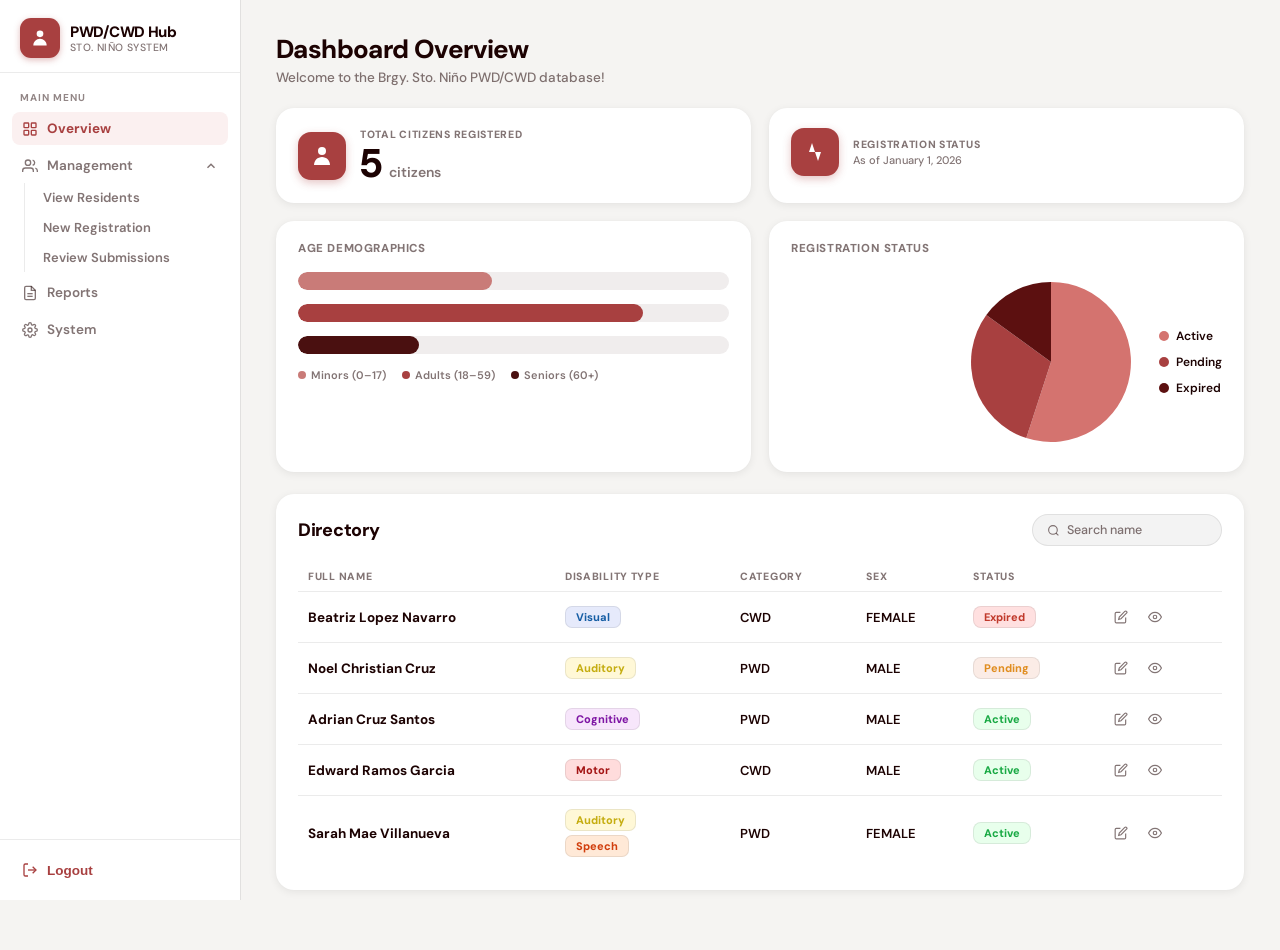
==== dashboard.html @ 8b67ae7a "initial commit" ====
<!DOCTYPE html>
<html lang="en">
<head>
<meta charset="UTF-8">
<meta name="viewport" content="width=device-width, initial-scale=1.0">
<title>PWD/CWD Hub – Dashboard</title>
<link href="https://fonts.googleapis.com/css2?family=DM+Sans:ital,opsz,wght@0,9..40,300;0,9..40,400;0,9..40,500;0,9..40,600;0,9..40,700;0,9..40,800;1,9..40,400&display=swap" rel="stylesheet">
<link rel="stylesheet" href="css/dashboard.css" />
</head>
<body>

<!-- ── SIDEBAR ── -->
<aside class="sidebar">
  <div class="sidebar-brand">
    <div class="brand-icon">
      <svg viewBox="0 0 24 24" xmlns="http://www.w3.org/2000/svg"><circle cx="12" cy="7" r="4"/><path d="M4 21c0-4.418 3.582-8 8-8s8 3.582 8 8"/></svg>
    </div>
    <div class="brand-text">
      <span class="brand-name">PWD/CWD Hub</span>
      <span class="brand-sub">Sto. Niño System</span>
    </div>
  </div>

  <nav class="sidebar-nav">
    <div class="nav-section-label">Main Menu</div>

    <div class="nav-group">
      <a class="nav-item active" href="#">
        <svg viewBox="0 0 24 24"><rect x="3" y="3" width="7" height="7" rx="1"/><rect x="14" y="3" width="7" height="7" rx="1"/><rect x="3" y="14" width="7" height="7" rx="1"/><rect x="14" y="14" width="7" height="7" rx="1"/></svg>
        Overview
      </a>
    </div>

    <div class="nav-group">
      <a class="nav-item open" href="#" onclick="toggleMenu(event,'mgmt-sub')">
        <svg viewBox="0 0 24 24"><path d="M17 21v-2a4 4 0 0 0-4-4H5a4 4 0 0 0-4 4v2"/><circle cx="9" cy="7" r="4"/><path d="M23 21v-2a4 4 0 0 0-3-3.87"/><path d="M16 3.13a4 4 0 0 1 0 7.75"/></svg>
        Management
        <svg class="chevron" viewBox="0 0 24 24"><polyline points="6 9 12 15 18 9"/></svg>
      </a>
      <div class="nav-sub open" id="mgmt-sub">
        <a class="nav-sub-item" href="#">View Residents</a>
        <a class="nav-sub-item" href="registration.html">New Registration</a>
        <a class="nav-sub-item" href="#">Review Submissions</a>
      </div>
    </div>

    <div class="nav-group">
      <a class="nav-item" href="#">
        <svg viewBox="0 0 24 24"><path d="M14 2H6a2 2 0 0 0-2 2v16a2 2 0 0 0 2 2h12a2 2 0 0 0 2-2V8z"/><polyline points="14 2 14 8 20 8"/><line x1="16" y1="13" x2="8" y2="13"/><line x1="16" y1="17" x2="8" y2="17"/></svg>
        Reports
      </a>
    </div>

    <div class="nav-group">
      <a class="nav-item" href="#">
        <svg viewBox="0 0 24 24"><circle cx="12" cy="12" r="3"/><path d="M19.4 15a1.65 1.65 0 0 0 .33 1.82l.06.06a2 2 0 0 1-2.83 2.83l-.06-.06a1.65 1.65 0 0 0-1.82-.33 1.65 1.65 0 0 0-1 1.51V21a2 2 0 0 1-4 0v-.09A1.65 1.65 0 0 0 9 19.4a1.65 1.65 0 0 0-1.82.33l-.06.06a2 2 0 0 1-2.83-2.83l.06-.06A1.65 1.65 0 0 0 4.68 15a1.65 1.65 0 0 0-1.51-1H3a2 2 0 0 1 0-4h.09A1.65 1.65 0 0 0 4.6 9a1.65 1.65 0 0 0-.33-1.82l-.06-.06a2 2 0 0 1 2.83-2.83l.06.06A1.65 1.65 0 0 0 9 4.68a1.65 1.65 0 0 0 1-1.51V3a2 2 0 0 1 4 0v.09a1.65 1.65 0 0 0 1 1.51 1.65 1.65 0 0 0 1.82-.33l.06-.06a2 2 0 0 1 2.83 2.83l-.06.06A1.65 1.65 0 0 0 19.4 9a1.65 1.65 0 0 0 1.51 1H21a2 2 0 0 1 0 4h-.09a1.65 1.65 0 0 0-1.51 1z"/></svg>
        System
      </a>
    </div>
  </nav>

  <div class="sidebar-footer">
    <button class="logout-btn">
      <svg viewBox="0 0 24 24"><path d="M9 21H5a2 2 0 0 1-2-2V5a2 2 0 0 1 2-2h4"/><polyline points="16 17 21 12 16 7"/><line x1="21" y1="12" x2="9" y2="12"/></svg>
      Logout
    </button>
  </div>
</aside>

<!-- ── MAIN ── -->
<div class="main">
  <h1 class="page-title">Dashboard Overview</h1>
  <p class="page-sub">Welcome to the Brgy. Sto. Niño PWD/CWD database!</p>

  <!-- Top stat cards -->
  <div class="top-row">
    <div class="stat-card">
      <div class="stat-header">
        <div class="stat-icon">
          <svg viewBox="0 0 24 24"><circle cx="12" cy="7" r="4"/><path d="M4 21c0-4.418 3.582-8 8-8s8 3.582 8 8"/></svg>
        </div>
        <div>
          <div class="stat-label">Total Citizens Registered</div>
          <div>
            <span class="stat-number">5</span>
            <span class="stat-unit">citizens</span>
          </div>
        </div>
      </div>
    </div>

    <div class="stat-card">
      <div class="stat-header">
        <div class="stat-icon">
          <svg viewBox="0 0 24 24"><path d="M22 12h-4l-3 9L9 3l-3 9H2"/></svg>
        </div>
        <div>
          <div class="stat-label">Registration Status</div>
          <div style="font-size:11px;font-weight:500;color:var(--text-muted);margin-top:2px;">As of January 1, 2026</div>
        </div>
      </div>
    </div>
  </div>

  <!-- Charts row -->
  <div class="chart-row">
    <!-- Age Demographics Bar Chart -->
    <div class="chart-card">
      <div class="chart-title">Age Demographics</div>
      <div class="bar-chart">
        <!-- Minors (0-17): medium length, light salmon-red -->
        <div class="bar-row">
          <div class="bar-track">
            <div class="bar-fill" style="width:45%;background:#C97B78;"></div>
          </div>
        </div>
        <!-- Adults (18-59): longest bar, medium dark red -->
        <div class="bar-row">
          <div class="bar-track">
            <div class="bar-fill" style="width:80%;background:#A84040;"></div>
          </div>
        </div>
        <!-- Seniors (60+): shortest bar, very dark maroon -->
        <div class="bar-row">
          <div class="bar-track">
            <div class="bar-fill" style="width:28%;background:#4A1010;"></div>
          </div>
        </div>
      </div>
      <div class="bar-legend">
        <div class="legend-item"><div class="legend-dot" style="background:#C97B78;"></div> Minors (0–17)</div>
        <div class="legend-item"><div class="legend-dot" style="background:#A84040;"></div> Adults (18–59)</div>
        <div class="legend-item"><div class="legend-dot" style="background:#4A1010;"></div> Seniors (60+)</div>
      </div>
    </div>

    <!-- Registration Status Pie Chart -->
    <div class="chart-card">
      <div class="chart-title">Registration Status</div>
      <div class="pie-wrap">
        <!--
          From screenshot: solid pie (no donut), right side of card
          Active (light pinkish-red) ~55% = 198deg  → largest slice, top-right area
          Pending (medium red)       ~30% = 108deg  → bottom-left area
          Expired (dark red)         ~15% = 54deg   → top-left small slice

          Using canvas-style path math (cx=90, cy=90, r=80):
          Start at top (90,10) going clockwise.
          Active:  0deg → 198deg
          Pending: 198deg → 306deg
          Expired: 306deg → 360deg

          Convert to radians and compute x,y:
          0°    → (90, 10)         = top
          198°  → 198-90=108° from east → x=90+80cos(108°)=90+80(-0.309)=65.3, y=90-80sin(108°)=90-80(0.951)=13.9  ... but easier to use deg directly

          Let me compute svg arc points properly:
          angle in standard svg (0=right, clockwise):
          We measure from top (−90°) going clockwise.

          Active slice: from -90° to (-90+198)=108°
            start: (90+80*cos(-90°), 90+80*sin(-90°)) = (90, 10)
            end:   (90+80*cos(108°), 90+80*sin(108°)) = (90+80*(-0.309), 90+80*(0.951)) = (65.3, 166.1)
            large-arc: 1 (>180°)

          Pending slice: from 108° to (108+108)=216°
            start: (65.3, 166.1)
            end:   (90+80*cos(216°), 90+80*sin(216°)) = (90+80*(-0.809), 90+80*(-0.588)) = (25.3, 42.96)
            large-arc: 0

          Expired slice: from 216° to (216+54)=270°  (=−90°, back to top)
            start: (25.3, 42.96)
            end:   (90, 10)
            large-arc: 0
        -->
        <svg width="180" height="180" viewBox="0 0 180 180">
          <!-- Active ~55%: light salmon-red, largest slice -->
          <path class="pie-slice" d="M90,90 L90,10 A80,80 0 1,1 65.3,166.1 Z" fill="#D4736F"/>
          <!-- Pending ~30%: medium dark red -->
          <path class="pie-slice" d="M90,90 L65.3,166.1 A80,80 0 0,1 25.3,43.0 Z" fill="#A84040"/>
          <!-- Expired ~15%: darkest red, small slice top-left -->
          <path class="pie-slice" d="M90,90 L25.3,43.0 A80,80 0 0,1 90,10 Z" fill="#5C1010"/>
        </svg>
        <div class="pie-legend">
          <div class="pie-legend-item"><div class="pie-dot" style="background:#D4736F;"></div> Active</div>
          <div class="pie-legend-item"><div class="pie-dot" style="background:#A84040;"></div> Pending</div>
          <div class="pie-legend-item"><div class="pie-dot" style="background:#5C1010;"></div> Expired</div>
        </div>
      </div>
    </div>
  </div>

  <!-- Directory Table -->
  <div class="dir-card">
    <div class="dir-header">
      <div class="dir-title">Directory</div>
      <div class="search-wrap">
        <svg viewBox="0 0 24 24"><circle cx="11" cy="11" r="8"/><line x1="21" y1="21" x2="16.65" y2="16.65"/></svg>
        <input type="text" placeholder="Search name">
      </div>
    </div>

    <table>
      <thead>
        <tr>
          <th>Full Name</th>
          <th>Disability Type</th>
          <th>Category</th>
          <th>Sex</th>
          <th>Status</th>
          <th></th>
        </tr>
      </thead>
      <tbody>
        <tr>
          <td class="td-name">Beatriz Lopez Navarro</td>
          <td><span class="badge badge-visual">Visual</span></td>
          <td>CWD</td>
          <td>FEMALE</td>
          <td><span class="status status-expired">Expired</span></td>
          <td>
            <div class="actions">
              <button class="action-btn" title="Edit">
                <svg viewBox="0 0 24 24"><path d="M11 4H4a2 2 0 0 0-2 2v14a2 2 0 0 0 2 2h14a2 2 0 0 0 2-2v-7"/><path d="M18.5 2.5a2.121 2.121 0 0 1 3 3L12 15l-4 1 1-4 9.5-9.5z"/></svg>
              </button>
              <button class="action-btn" title="View">
                <svg viewBox="0 0 24 24"><path d="M1 12s4-8 11-8 11 8 11 8-4 8-11 8-11-8-11-8z"/><circle cx="12" cy="12" r="3"/></svg>
              </button>
            </div>
          </td>
        </tr>
        <tr>
          <td class="td-name">Noel Christian Cruz</td>
          <td><span class="badge badge-auditory">Auditory</span></td>
          <td>PWD</td>
          <td>MALE</td>
          <td><span class="status status-pending">Pending</span></td>
          <td>
            <div class="actions">
              <button class="action-btn" title="Edit">
                <svg viewBox="0 0 24 24"><path d="M11 4H4a2 2 0 0 0-2 2v14a2 2 0 0 0 2 2h14a2 2 0 0 0 2-2v-7"/><path d="M18.5 2.5a2.121 2.121 0 0 1 3 3L12 15l-4 1 1-4 9.5-9.5z"/></svg>
              </button>
              <button class="action-btn" title="View">
                <svg viewBox="0 0 24 24"><path d="M1 12s4-8 11-8 11 8 11 8-4 8-11 8-11-8-11-8z"/><circle cx="12" cy="12" r="3"/></svg>
              </button>
            </div>
          </td>
        </tr>
        <tr>
          <td class="td-name">Adrian Cruz Santos</td>
          <td><span class="badge badge-cognitive">Cognitive</span></td>
          <td>PWD</td>
          <td>MALE</td>
          <td><span class="status status-active">Active</span></td>
          <td>
            <div class="actions">
              <button class="action-btn" title="Edit">
                <svg viewBox="0 0 24 24"><path d="M11 4H4a2 2 0 0 0-2 2v14a2 2 0 0 0 2 2h14a2 2 0 0 0 2-2v-7"/><path d="M18.5 2.5a2.121 2.121 0 0 1 3 3L12 15l-4 1 1-4 9.5-9.5z"/></svg>
              </button>
              <button class="action-btn" title="View">
                <svg viewBox="0 0 24 24"><path d="M1 12s4-8 11-8 11 8 11 8-4 8-11 8-11-8-11-8z"/><circle cx="12" cy="12" r="3"/></svg>
              </button>
            </div>
          </td>
        </tr>
        <tr>
          <td class="td-name">Edward Ramos Garcia</td>
          <td><span class="badge badge-motor">Motor</span></td>
          <td>CWD</td>
          <td>MALE</td>
          <td><span class="status status-active">Active</span></td>
          <td>
            <div class="actions">
              <button class="action-btn" title="Edit">
                <svg viewBox="0 0 24 24"><path d="M11 4H4a2 2 0 0 0-2 2v14a2 2 0 0 0 2 2h14a2 2 0 0 0 2-2v-7"/><path d="M18.5 2.5a2.121 2.121 0 0 1 3 3L12 15l-4 1 1-4 9.5-9.5z"/></svg>
              </button>
              <button class="action-btn" title="View">
                <svg viewBox="0 0 24 24"><path d="M1 12s4-8 11-8 11 8 11 8-4 8-11 8-11-8-11-8z"/><circle cx="12" cy="12" r="3"/></svg>
              </button>
            </div>
          </td>
        </tr>
        <tr>
          <td class="td-name">Sarah Mae Villanueva</td>
          <td>
            <span class="badge badge-auditory">Auditory</span><br>
            <span class="badge badge-speech">Speech</span>
          </td>
          <td>PWD</td>
          <td>FEMALE</td>
          <td><span class="status status-active">Active</span></td>
          <td>
            <div class="actions">
              <button class="action-btn" title="Edit">
                <svg viewBox="0 0 24 24"><path d="M11 4H4a2 2 0 0 0-2 2v14a2 2 0 0 0 2 2h14a2 2 0 0 0 2-2v-7"/><path d="M18.5 2.5a2.121 2.121 0 0 1 3 3L12 15l-4 1 1-4 9.5-9.5z"/></svg>
              </button>
              <button class="action-btn" title="View">
                <svg viewBox="0 0 24 24"><path d="M1 12s4-8 11-8 11 8 11 8-4 8-11 8-11-8-11-8z"/><circle cx="12" cy="12" r="3"/></svg>
              </button>
            </div>
          </td>
        </tr>
      </tbody>
    </table>
  </div>
</div>
<script>
function toggleMenu(event, id) {
  event.preventDefault();

  const trigger = event.currentTarget;
  const submenu = document.getElementById(id);

  // Toggle open class on parent
  trigger.classList.toggle("open");

  // Toggle submenu
  submenu.classList.toggle("open");
}
</script>
</body>
</html>
---- css/dashboard.css ----
:root {
    --primary:    #A84040;
    --primary-dk: #8a2f2f;
    --accent:     #D14A48;
    --sidebar-bg: #ffffff;
    --body-bg:    #f5f4f2;
    --card-bg:    #ffffff;
    --border:     rgba(0,0,0,0.08);
    --label:      rgba(28,2,2,0.48);
    --text:       #1c0202;
    --text-muted: rgba(28,2,2,0.55);
    --active-nav: #FBF0F0;
    --active-nav-txt: #A84040;
    --shadow-card: 0 2px 8px rgba(0,0,0,0.07), 0 0 1px rgba(0,0,0,0.06);
    --radius-card: 18px;
    --sidebar-w: 240px;
  }

  *, *::before, *::after { box-sizing: border-box; margin: 0; padding: 0; }

  body {
    font-family: 'DM Sans', sans-serif;
    background: var(--body-bg);
    color: var(--text);
    display: flex;
    min-height: 100vh;
  }

  /* ── SIDEBAR ── */
  .sidebar {
    width: var(--sidebar-w);
    min-height: 100vh;
    background: var(--sidebar-bg);
    box-shadow: 1px 0 0 var(--border);
    display: flex;
    flex-direction: column;
    position: fixed;
    top: 0; left: 0; bottom: 0;
    z-index: 100;
  }

  .sidebar-brand {
    display: flex;
    align-items: center;
    gap: 10px;
    padding: 18px 20px 14px;
    border-bottom: 1px solid var(--border);
  }

  .brand-icon {
    width: 40px; height: 40px;
    background: var(--primary);
    border-radius: 11px;
    display: flex; align-items: center; justify-content: center;
    box-shadow: 0 2px 6px rgba(168,64,64,0.35);
    flex-shrink: 0;
  }
  .brand-icon svg { width: 20px; height: 20px; fill: #fff; }

  .brand-text { display: flex; flex-direction: column; }
  .brand-name { font-weight: 800; font-size: 15px; color: var(--text); letter-spacing: -0.3px; line-height: 1.2; }
  .brand-sub  { font-size: 10.5px; font-weight: 500; color: var(--text-muted); letter-spacing: 0.4px; text-transform: uppercase; }

  .sidebar-nav { flex: 1; padding: 18px 12px 12px; overflow-y: auto; }

  .nav-section-label {
    font-size: 10px; font-weight: 700; letter-spacing: 1px;
    text-transform: uppercase; color: var(--label);
    padding: 0 8px 8px;
  }

  .nav-group { margin-bottom: 4px; }

  .nav-item {
    display: flex; align-items: center; gap: 9px;
    padding: 8px 10px;
    border-radius: 8px;
    font-size: 13.5px; font-weight: 600;
    color: var(--text-muted);
    cursor: pointer;
    transition: background .15s, color .15s;
    text-decoration: none;
    margin-bottom: 1px;
    user-select: none;
  }
  .nav-item:hover { background: #f5f0f0; color: var(--text); }
  .nav-item.active { background: var(--active-nav); color: var(--active-nav-txt); font-weight: 700; }
  .nav-item.active svg { stroke: var(--active-nav-txt); }
  .nav-item svg {
    width: 16px; height: 16px;
    stroke: currentColor; fill: none; stroke-width: 2;
    flex-shrink: 0;
  }

  /* Chevron for expandable items */
  .nav-item .chevron {
    margin-left: auto;
    width: 14px; height: 14px;
    transition: transform .2s;
    stroke: currentColor; fill: none; stroke-width: 2.5;
    flex-shrink: 0;
  }
  .nav-item.open .chevron { transform: rotate(180deg); }

  /* Sub-menu */
  .nav-sub {
    margin-left: 12px;
    border-left: 1.5px solid var(--border);
    padding-left: 8px;
    margin-bottom: 4px;
    display: flex; flex-direction: column; gap: 1px;
    overflow: hidden;
    max-height: 0;
    transition: max-height .25s ease;
  }
  
  .nav-sub.open { max-height: 200px; }

  .nav-sub-item {
    display: flex; align-items: center; gap: 8px;
    padding: 6px 10px;
    border-radius: 7px;
    font-size: 13px; font-weight: 600;
    color: var(--text-muted);
    cursor: pointer;
    transition: background .15s, color .15s;
    text-decoration: none;
  }
  .nav-sub-item:hover { background: #f5f0f0; color: var(--text); }
  .nav-sub-item.active { color: var(--active-nav-txt); font-weight: 700; }
  .nav-sub-item.active::before {
    content: '';
    width: 5px; height: 5px;
    border-radius: 50%;
    background: var(--active-nav-txt);
    flex-shrink: 0;
  }

  .sidebar-footer {
    padding: 14px 12px;
    border-top: 1px solid var(--border);
  }
  .logout-btn {
    display: flex; align-items: center; gap: 9px;
    padding: 8px 10px; border-radius: 8px;
    font-size: 13.5px; font-weight: 700;
    color: var(--primary);
    cursor: pointer; transition: background .15s;
    border: none; background: none; width: 100%;
  }
  .logout-btn:hover { background: #fbf0f0; }
  .logout-btn svg { width: 16px; height: 16px; stroke: var(--primary); fill: none; stroke-width: 2; }

  /* ── MAIN ── */
  .main {
    margin-left: var(--sidebar-w);
    flex: 1;
    padding: 32px 36px 60px;
    max-width: calc(100% - var(--sidebar-w));
  }

  .page-title { font-size: 26px; font-weight: 800; letter-spacing: -0.6px; color: var(--text); }
  .page-sub   { font-size: 13.5px; font-weight: 500; color: var(--text-muted); margin-top: 3px; margin-bottom: 22px; }

  /* ── TOP ROW ── */
  .top-row {
    display: grid;
    grid-template-columns: 1fr 1fr;
    gap: 18px;
    margin-bottom: 18px;
  }

  /* ── STAT CARD ── */
  .stat-card {
    background: var(--card-bg);
    border-radius: var(--radius-card);
    box-shadow: var(--shadow-card);
    padding: 20px 22px;
  }

  .stat-header {
    display: flex; align-items: center; gap: 14px;
  }
  .stat-icon {
    width: 48px; height: 48px; border-radius: 13px;
    background: var(--primary);
    display: flex; align-items: center; justify-content: center;
    flex-shrink: 0;
    box-shadow: 0 3px 8px rgba(168,64,64,0.3);
  }
  .stat-icon svg { width: 24px; height: 24px; fill: #fff; }

  .stat-label { font-size: 10.5px; font-weight: 800; letter-spacing: 0.7px; text-transform: uppercase; color: var(--text-muted); margin-bottom: 2px; }
  .stat-number { font-size: 40px; font-weight: 800; line-height: 1; color: var(--text); letter-spacing: -1px; }
  .stat-unit   { font-size: 14px; font-weight: 600; color: var(--text-muted); margin-left: 4px; }

  /* ── CHART ROW ── */
  .chart-row {
    display: grid;
    grid-template-columns: 1fr 1fr;
    gap: 18px;
    margin-bottom: 22px;
  }

  .chart-card {
    background: var(--card-bg);
    border-radius: var(--radius-card);
    box-shadow: var(--shadow-card);
    padding: 20px 22px;
  }

  .chart-title {
    font-size: 11.5px; font-weight: 800; letter-spacing: 0.6px;
    text-transform: uppercase; color: var(--text-muted);
    margin-bottom: 16px;
  }

  /* Bar chart */
  .bar-chart { display: flex; flex-direction: column; gap: 14px; }
  .bar-row { display: flex; align-items: center; gap: 10px; }
  .bar-track {
    flex: 1; height: 18px; background: #f0eded; border-radius: 99px; overflow: hidden;
  }
  .bar-fill { height: 100%; border-radius: 99px; }

  .bar-legend {
    display: flex; gap: 16px; margin-top: 14px; flex-wrap: wrap;
  }
  .legend-item {
    display: flex; align-items: center; gap: 5px;
    font-size: 11px; font-weight: 600; color: var(--text-muted);
  }
  .legend-dot { width: 8px; height: 8px; border-radius: 50%; flex-shrink: 0; }

  /* Pie chart */
  .pie-wrap {
    display: flex; align-items: center; justify-content: flex-end; gap: 18px;
  }
  .pie-wrap svg { flex-shrink: 0; }

  .pie-legend { display: flex; flex-direction: column; gap: 10px; }
  .pie-legend-item {
    display: flex; align-items: center; gap: 7px;
    font-size: 12px; font-weight: 600; color: var(--text);
  }
  .pie-dot { width: 10px; height: 10px; border-radius: 50%; flex-shrink: 0; }

  /* ── DIRECTORY CARD ── */
  .dir-card {
    background: var(--card-bg);
    border-radius: var(--radius-card);
    box-shadow: var(--shadow-card);
    padding: 20px 22px;
  }

  .dir-header {
    display: flex; align-items: center; justify-content: space-between;
    margin-bottom: 16px;
  }

  .dir-title { font-size: 18px; font-weight: 800; letter-spacing: -0.3px; }

  .search-wrap {
    display: flex; align-items: center; gap: 7px;
    background: #f3f3f3;
    border: 1px solid rgba(0,0,0,0.08);
    border-radius: 99px;
    padding: 7px 14px;
    width: 190px;
  }
  .search-wrap svg { width: 13px; height: 13px; stroke: var(--text-muted); fill: none; stroke-width: 2; flex-shrink: 0; }
  .search-wrap input {
    border: none; background: none; outline: none;
    font-size: 12.5px; font-weight: 500; font-family: 'DM Sans', sans-serif;
    color: var(--text); width: 100%;
  }
  .search-wrap input::placeholder { color: var(--text-muted); }

  /* Table */
  table { width: 100%; border-collapse: collapse; }
  thead th {
    font-size: 10.5px; font-weight: 800; letter-spacing: 0.7px;
    text-transform: uppercase; color: var(--text-muted);
    padding: 8px 10px; text-align: left;
    border-bottom: 1.5px solid var(--border);
  }
  tbody tr {
    border-bottom: 1px solid var(--border);
    transition: background .12s;
  }
  tbody tr:last-child { border-bottom: none; }
  tbody tr:hover { background: #faf9f9; }
  tbody td {
    padding: 11px 10px;
    font-size: 13px; font-weight: 600;
    color: var(--text);
    vertical-align: middle;
  }

  .td-name { font-weight: 700; font-size: 13.5px; }

  /* Disability badges */
  .badge {
    display: inline-block;
    padding: 3px 10px;
    border-radius: 7px;
    font-size: 11px; font-weight: 800;
    border: 1px solid rgba(0,0,0,0.08);
    white-space: nowrap;
    margin: 2px 0;
  }
  .badge-visual    { background: #E6EAFB; color: #155DA4; }
  .badge-auditory  { background: #FFF8D7; color: #C5AD11; }
  .badge-cognitive { background: #F7E6FB; color: #7E15A4; }
  .badge-motor     { background: #FFDCDC; color: #A41515; }
  .badge-speech    { background: #FFE9D7; color: #D13E0D; }
  .badge-psycho    { background: #E6FBE6; color: #15A44E; }

  /* Status badges */
  .status {
    display: inline-block;
    padding: 3px 10px;
    border-radius: 8px;
    font-size: 11px; font-weight: 800;
    border: 1px solid rgba(0,0,0,0.08);
    white-space: nowrap;
  }
  .status-active  { background: #E8FFEC; color: #1aaa45; }
  .status-pending { background: #FBECE6; color: #E08D20; }
  .status-expired { background: #FFE0E0; color: #c0392b; }

  /* Action icons */
  .actions { display: flex; align-items: center; gap: 6px; }
  .action-btn {
    width: 28px; height: 28px; border-radius: 7px;
    display: flex; align-items: center; justify-content: center;
    cursor: pointer; transition: background .12s;
    border: none; background: none;
  }
  .action-btn:hover { background: #f5f0f0; }
  .action-btn svg { width: 14px; height: 14px; stroke: var(--text-muted); fill: none; stroke-width: 2; }
  .action-btn:hover svg { stroke: var(--primary); }

  /* Pie slice helper */
  .pie-slice { transition: opacity .2s; }
  .pie-slice:hover { opacity: .85; cursor: pointer; }
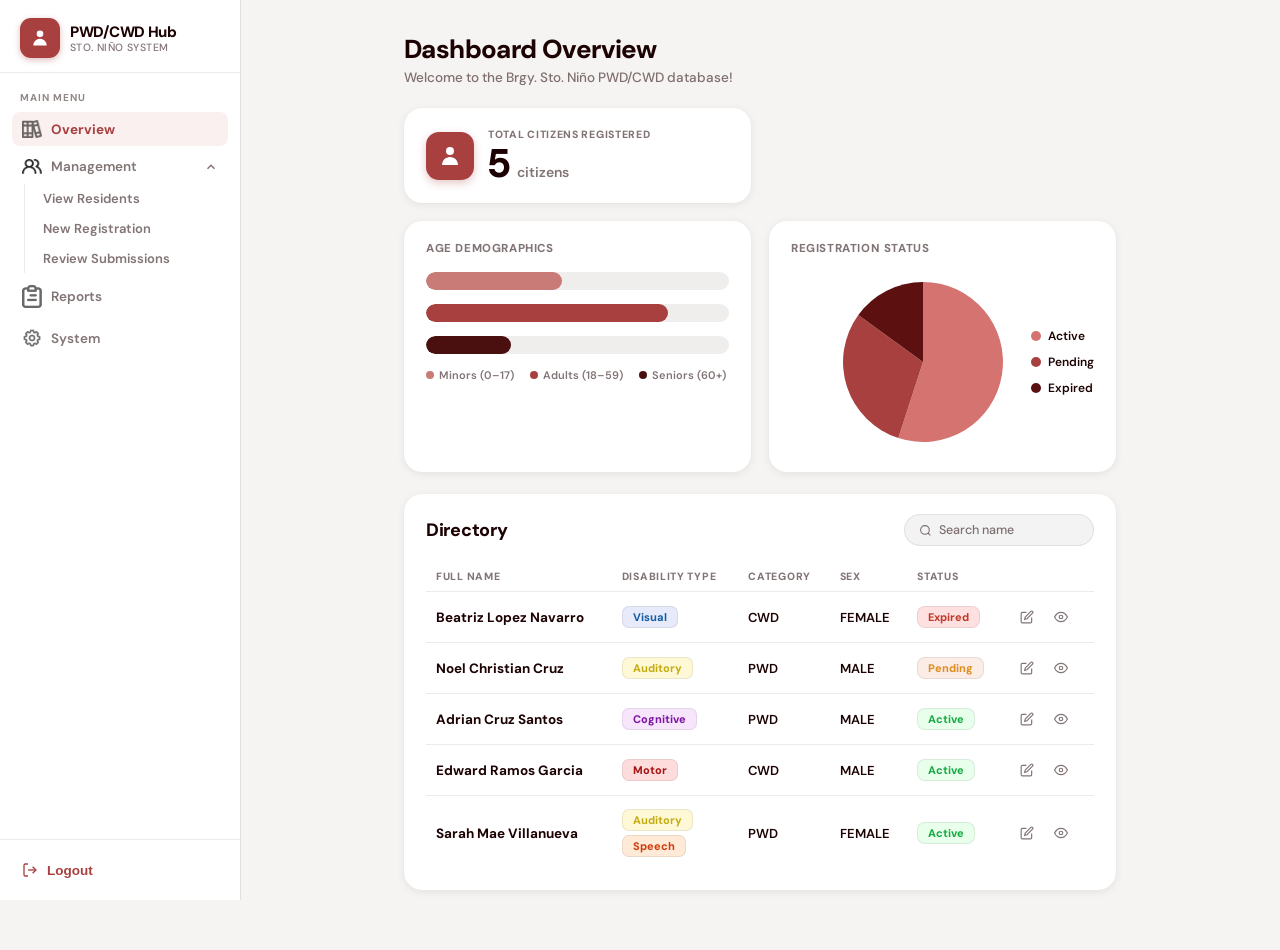
==== commit f9b856f9: "1.1" ====
--- a/dashboard.html
+++ b/dashboard.html
@@ -26,14 +26,14 @@
 
     <div class="nav-group">
       <a class="nav-item active" href="#">
-        <svg viewBox="0 0 24 24"><rect x="3" y="3" width="7" height="7" rx="1"/><rect x="14" y="3" width="7" height="7" rx="1"/><rect x="3" y="14" width="7" height="7" rx="1"/><rect x="14" y="14" width="7" height="7" rx="1"/></svg>
+        <img src = "assets/overviewicon.png" width="20">
         Overview
       </a>
     </div>
 
     <div class="nav-group">
       <a class="nav-item open" href="#" onclick="toggleMenu(event,'mgmt-sub')">
-        <svg viewBox="0 0 24 24"><path d="M17 21v-2a4 4 0 0 0-4-4H5a4 4 0 0 0-4 4v2"/><circle cx="9" cy="7" r="4"/><path d="M23 21v-2a4 4 0 0 0-3-3.87"/><path d="M16 3.13a4 4 0 0 1 0 7.75"/></svg>
+        <img src = "assets/users.png" width="20" >
         Management
         <svg class="chevron" viewBox="0 0 24 24"><polyline points="6 9 12 15 18 9"/></svg>
       </a>
@@ -46,21 +46,21 @@
 
     <div class="nav-group">
       <a class="nav-item" href="#">
-        <svg viewBox="0 0 24 24"><path d="M14 2H6a2 2 0 0 0-2 2v16a2 2 0 0 0 2 2h12a2 2 0 0 0 2-2V8z"/><polyline points="14 2 14 8 20 8"/><line x1="16" y1="13" x2="8" y2="13"/><line x1="16" y1="17" x2="8" y2="17"/></svg>
+        <img src = "assets/reporticon.png" width="20" >
         Reports
       </a>
     </div>
 
     <div class="nav-group">
       <a class="nav-item" href="#">
-        <svg viewBox="0 0 24 24"><circle cx="12" cy="12" r="3"/><path d="M19.4 15a1.65 1.65 0 0 0 .33 1.82l.06.06a2 2 0 0 1-2.83 2.83l-.06-.06a1.65 1.65 0 0 0-1.82-.33 1.65 1.65 0 0 0-1 1.51V21a2 2 0 0 1-4 0v-.09A1.65 1.65 0 0 0 9 19.4a1.65 1.65 0 0 0-1.82.33l-.06.06a2 2 0 0 1-2.83-2.83l.06-.06A1.65 1.65 0 0 0 4.68 15a1.65 1.65 0 0 0-1.51-1H3a2 2 0 0 1 0-4h.09A1.65 1.65 0 0 0 4.6 9a1.65 1.65 0 0 0-.33-1.82l-.06-.06a2 2 0 0 1 2.83-2.83l.06.06A1.65 1.65 0 0 0 9 4.68a1.65 1.65 0 0 0 1-1.51V3a2 2 0 0 1 4 0v.09a1.65 1.65 0 0 0 1 1.51 1.65 1.65 0 0 0 1.82-.33l.06-.06a2 2 0 0 1 2.83 2.83l-.06.06A1.65 1.65 0 0 0 19.4 9a1.65 1.65 0 0 0 1.51 1H21a2 2 0 0 1 0 4h-.09a1.65 1.65 0 0 0-1.51 1z"/></svg>
+        <img src = "assets/settingicon.png" width="20" >
         System
       </a>
     </div>
   </nav>
 
   <div class="sidebar-footer">
-    <button class="logout-btn">
+    <button class="logout-btn" href="login.html">
       <svg viewBox="0 0 24 24"><path d="M9 21H5a2 2 0 0 1-2-2V5a2 2 0 0 1 2-2h4"/><polyline points="16 17 21 12 16 7"/><line x1="21" y1="12" x2="9" y2="12"/></svg>
       Logout
     </button>
@@ -85,18 +85,6 @@
             <span class="stat-number">5</span>
             <span class="stat-unit">citizens</span>
           </div>
-        </div>
-      </div>
-    </div>
-
-    <div class="stat-card">
-      <div class="stat-header">
-        <div class="stat-icon">
-          <svg viewBox="0 0 24 24"><path d="M22 12h-4l-3 9L9 3l-3 9H2"/></svg>
-        </div>
-        <div>
-          <div class="stat-label">Registration Status</div>
-          <div style="font-size:11px;font-weight:500;color:var(--text-muted);margin-top:2px;">As of January 1, 2026</div>
         </div>
       </div>
     </div>
@@ -138,41 +126,6 @@
     <div class="chart-card">
       <div class="chart-title">Registration Status</div>
       <div class="pie-wrap">
-        <!--
-          From screenshot: solid pie (no donut), right side of card
-          Active (light pinkish-red) ~55% = 198deg  → largest slice, top-right area
-          Pending (medium red)       ~30% = 108deg  → bottom-left area
-          Expired (dark red)         ~15% = 54deg   → top-left small slice
-
-          Using canvas-style path math (cx=90, cy=90, r=80):
-          Start at top (90,10) going clockwise.
-          Active:  0deg → 198deg
-          Pending: 198deg → 306deg
-          Expired: 306deg → 360deg
-
-          Convert to radians and compute x,y:
-          0°    → (90, 10)         = top
-          198°  → 198-90=108° from east → x=90+80cos(108°)=90+80(-0.309)=65.3, y=90-80sin(108°)=90-80(0.951)=13.9  ... but easier to use deg directly
-
-          Let me compute svg arc points properly:
-          angle in standard svg (0=right, clockwise):
-          We measure from top (−90°) going clockwise.
-
-          Active slice: from -90° to (-90+198)=108°
-            start: (90+80*cos(-90°), 90+80*sin(-90°)) = (90, 10)
-            end:   (90+80*cos(108°), 90+80*sin(108°)) = (90+80*(-0.309), 90+80*(0.951)) = (65.3, 166.1)
-            large-arc: 1 (>180°)
-
-          Pending slice: from 108° to (108+108)=216°
-            start: (65.3, 166.1)
-            end:   (90+80*cos(216°), 90+80*sin(216°)) = (90+80*(-0.809), 90+80*(-0.588)) = (25.3, 42.96)
-            large-arc: 0
-
-          Expired slice: from 216° to (216+54)=270°  (=−90°, back to top)
-            start: (25.3, 42.96)
-            end:   (90, 10)
-            large-arc: 0
-        -->
         <svg width="180" height="180" viewBox="0 0 180 180">
           <!-- Active ~55%: light salmon-red, largest slice -->
           <path class="pie-slice" d="M90,90 L90,10 A80,80 0 1,1 65.3,166.1 Z" fill="#D4736F"/>
--- a/css/dashboard.css
+++ b/css/dashboard.css
@@ -24,6 +24,8 @@
     color: var(--text);
     display: flex;
     min-height: 100vh;
+    padding-left: 10%;
+    padding-right: 10%;
   }
 
   /* ── SIDEBAR ── */
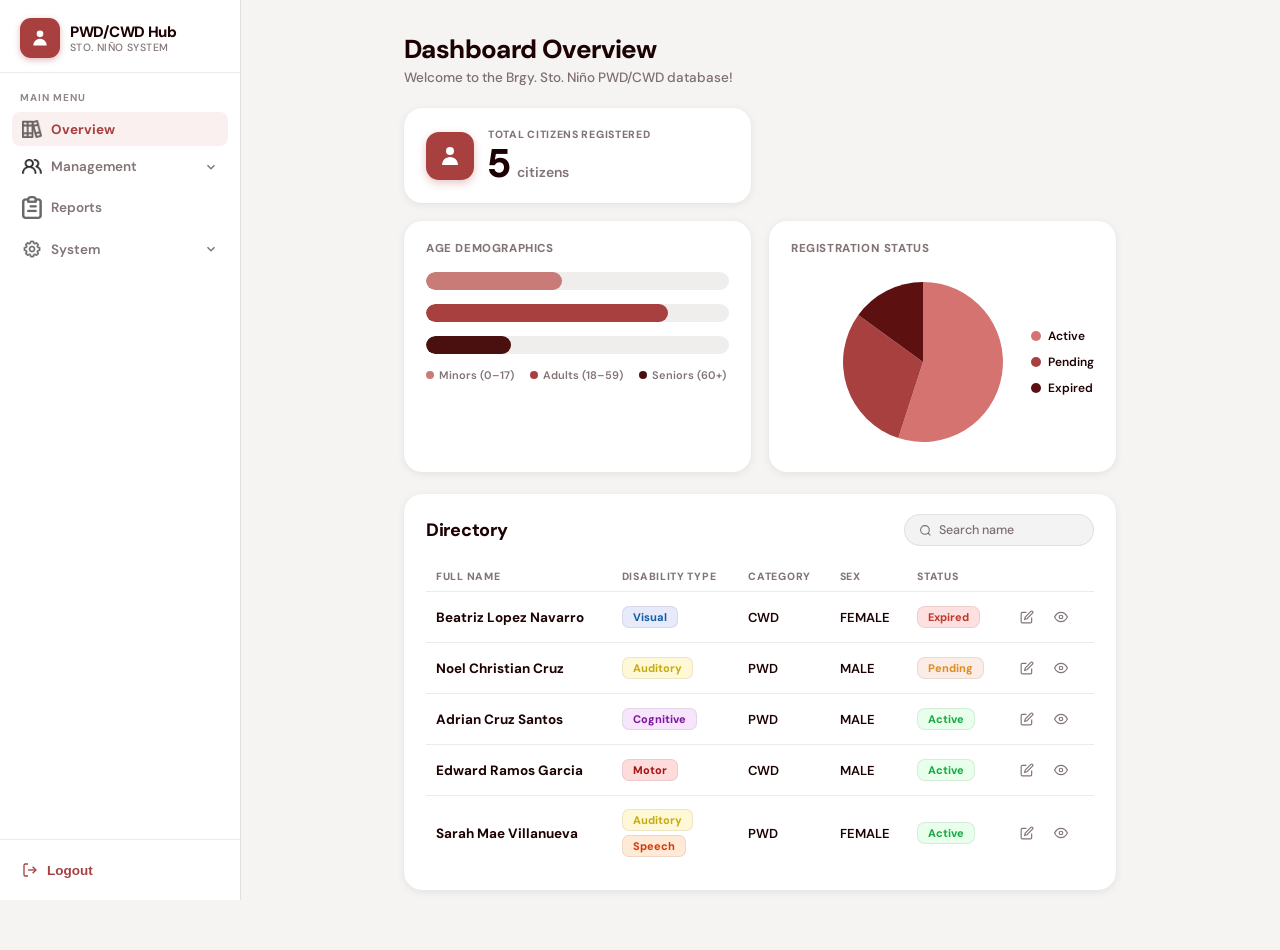
==== commit 98135a2c: "1.1.1" ====
--- a/dashboard.html
+++ b/dashboard.html
@@ -35,9 +35,9 @@
       <a class="nav-item open" href="#" onclick="toggleMenu(event,'mgmt-sub')">
         <img src = "assets/users.png" width="20" >
         Management
-        <svg class="chevron" viewBox="0 0 24 24"><polyline points="6 9 12 15 18 9"/></svg>
-      </a>
-      <div class="nav-sub open" id="mgmt-sub">
+        <svg class="chevron" viewBox="0 0 24 24"><polyline points="6 15 12 9 18 15"/></svg>
+      </a>
+      <div class="nav-sub" id="mgmt-sub">
         <a class="nav-sub-item" href="#">View Residents</a>
         <a class="nav-sub-item" href="registration.html">New Registration</a>
         <a class="nav-sub-item" href="#">Review Submissions</a>
@@ -52,10 +52,16 @@
     </div>
 
     <div class="nav-group">
-      <a class="nav-item" href="#">
+      <a class="nav-item open" href="#" onclick="toggleMenu(event,'system-sub')">
         <img src = "assets/settingicon.png" width="20" >
         System
-      </a>
+        <svg class="chevron" viewBox="0 0 24 24"><polyline points="6 15 12 9 18 15"/></svg>
+      </a>
+      <div class="nav-sub" id="system-sub">
+        <a class="nav-sub-item" href="#">System Tools</a>
+        <a class="nav-sub-item" href="#">Accounts</a>
+        <a class="nav-sub-item" href="#">Archive</a>
+      </div>
     </div>
   </nav>
 
